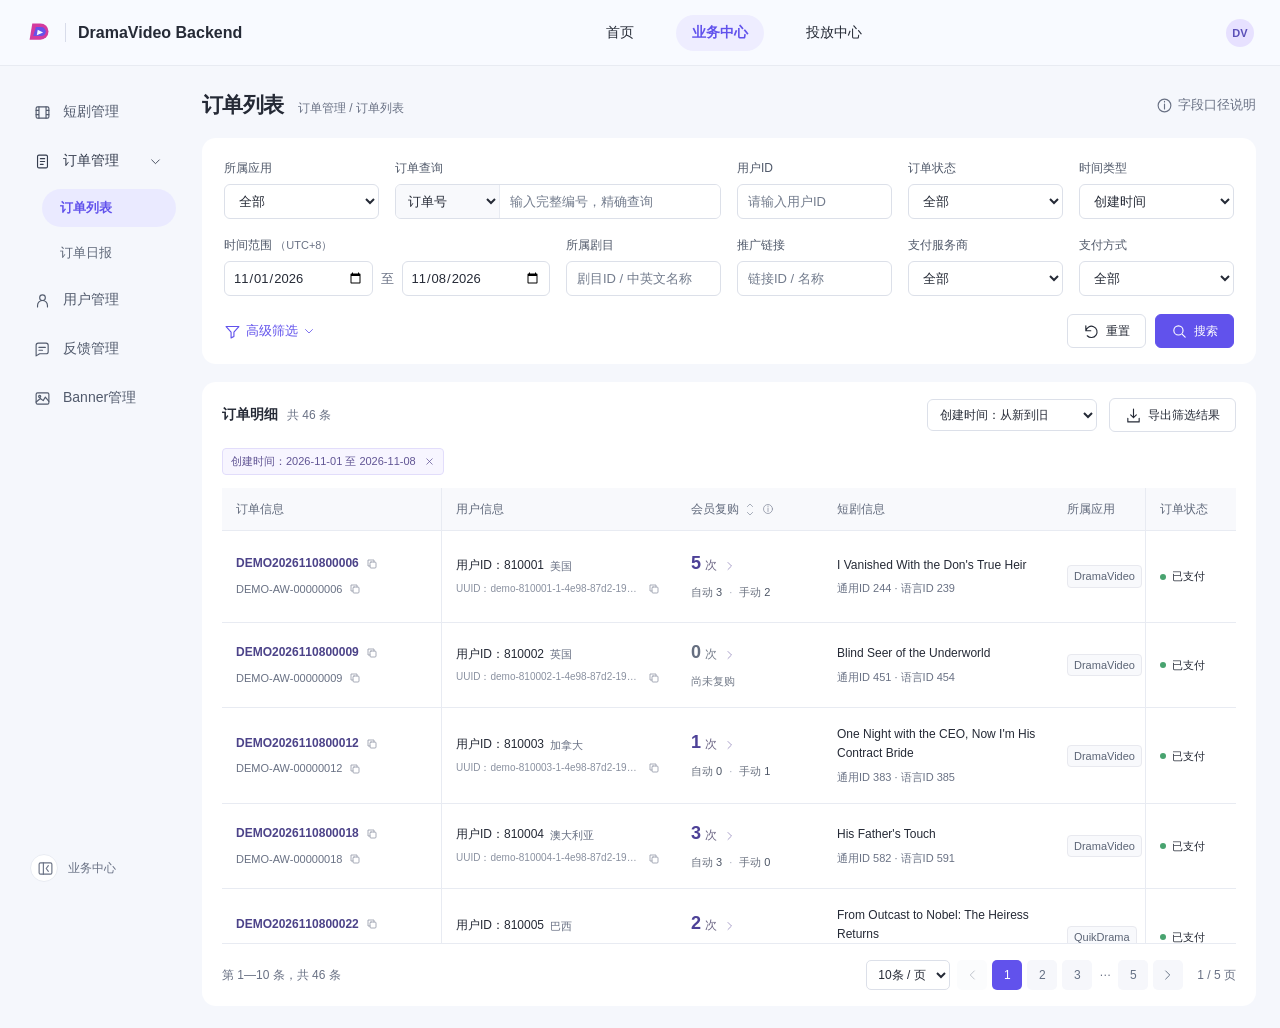
==== order-management/index.html @ 18edf7ac "Add order management prototype in a dedicated directory" ====
<!doctype html>
<html lang="zh-CN">
<head>
  <meta charset="UTF-8">
  <meta name="viewport" content="width=device-width, initial-scale=1">
  <meta name="theme-color" content="#f5f7fc">
  <meta name="description" content="DramaVideo 订单管理与会员复购明细。">
  <title>订单列表 · DramaVideo</title>
  <link rel="stylesheet" href="./styles.css">
  <link rel="stylesheet" href="./membership.css">
</head>
<body>
  <div id="prototype-app"></div>
  <dialog id="detail-drawer" class="drawer" aria-labelledby="drawer-title"></dialog>
  <div id="toast" class="toast" role="status" aria-live="polite"></div>
  <script type="module" src="./app.js"></script>
</body>
</html>
---- order-management/styles.css ----
:root{--bg:#f5f7fc;--surface:#fff;--text:#252a36;--muted:#697184;--faint:#81899a;--line:#e8ebf2;--soft:#f8f9fc;--accent:#6152ec;--accent-dark:#5142d5;--accent-light:#f0edff;--blue:#4167c7;--green:#208053;--red:#bd454b;--radius:14px;--font:-apple-system,BlinkMacSystemFont,"Segoe UI","PingFang SC","Microsoft YaHei",sans-serif}
*{box-sizing:border-box}html,body{margin:0;min-height:100%;font-family:var(--font);font-size:13px;color:var(--text);background:var(--bg)}button,input,select{font:inherit;color:inherit}button{cursor:pointer}button,select,input{accent-color:var(--accent)}button:disabled{cursor:not-allowed;opacity:.43}button:focus-visible,a:focus-visible,select:focus-visible,input:focus-visible,summary:focus-visible{outline:3px solid #c9c1ff;outline-offset:2px}input,select{caret-color:var(--accent)}::selection{background:#ded8ff;color:#302475}a{color:var(--accent);text-underline-offset:3px}svg{width:17px;height:17px;stroke-width:1.6;flex-shrink:0;vertical-align:middle}button svg{pointer-events:none}h1,h2,h3,p{margin:0}button{transition:background .15s ease,color .15s ease,border-color .15s ease}input::placeholder{color:#737c8d}select{background-color:#fff}.topbar{height:66px;display:flex;align-items:center;padding:0 26px;gap:20px;background:#f8faff;border-bottom:1px solid var(--line);position:sticky;top:0;z-index:20}.brand{display:flex;align-items:center;gap:12px;font-size:16px;font-weight:650;white-space:nowrap}.brand-mark{width:27px;height:27px;display:block}.brand-divider{height:19px;width:1px;background:#d8dcea}.topnav{display:flex;align-items:center;gap:26px;margin-left:auto;margin-right:auto}.topnav span{padding:9px 16px;font-size:14px}.topnav .active{color:var(--accent);background:#eeedff;border-radius:20px;font-weight:600}.prototype-note{font-size:12px;color:var(--muted);display:flex;align-items:center;gap:7px;white-space:nowrap}.avatar{width:28px;height:28px;border-radius:50%;display:grid;place-items:center;color:#5b50b8;background:#e7e1ff;font-size:11px;font-weight:650}.shell{display:grid;grid-template-columns:190px minmax(0,1fr);min-height:calc(100vh - 66px)}.sidebar{padding:24px 14px 18px 20px;display:flex;flex-direction:column;gap:5px;position:sticky;top:66px;height:calc(100vh - 66px)}.nav-item{display:flex;gap:12px;align-items:center;padding:13px 14px;color:#515a6c;font-size:14px;white-space:nowrap}.nav-parent{color:#343c4d}.nav-parent .chevron{margin-left:auto;width:13px}.nav-sub{margin:1px 0 1px 22px;padding:10px 18px;border-radius:20px;color:#5f6879}.nav-sub.active{color:var(--accent);background:#eaeaff;font-weight:600}.sidebar-foot{margin-top:auto;display:flex;align-items:center;gap:10px;padding-left:10px;color:var(--muted);font-size:12px}.sidebar-toggle{border:1px solid var(--line);background:#fff;width:28px;height:28px;border-radius:50%;display:grid;place-items:center}.shell.compact{grid-template-columns:66px minmax(0,1fr)}.shell.compact .sidebar{padding:24px 9px}.shell.compact .nav-label,.shell.compact .nav-sub,.shell.compact .sidebar-foot>span,.shell.compact .chevron{display:none}.shell.compact .nav-item{padding:13px}.main{padding:24px 24px 22px 12px;min-width:0}.page-heading{display:flex;align-items:center;justify-content:space-between;margin-bottom:18px;gap:12px}.heading-copy{display:flex;align-items:baseline;gap:14px}h1{font-size:21px;font-weight:650;letter-spacing:-.025em}.breadcrumb{font-size:12px;color:var(--muted)}.text-button{padding:5px 0;border:0;background:none;color:var(--muted);display:inline-flex;align-items:center;gap:5px;line-height:20px}.text-button:hover{color:var(--accent)}.text-button.primary{color:var(--accent)}.surface{background:var(--surface);border-radius:var(--radius)}.filters{padding:22px 22px 16px;margin-bottom:18px}.filter-grid{display:grid;grid-template-columns:repeat(6,minmax(0,1fr));column-gap:16px;row-gap:18px}.field{display:flex;flex-direction:column;gap:8px;min-width:0}.field>label,.field>.field-label{color:#50596a;font-size:12px;line-height:16px}.span-2{grid-column:span 2}.input,.field select,.field>input{min-width:0;width:100%;height:35px;background:#fff;border:1px solid #dce0e9;border-radius:6px;padding:0 10px}.field input:hover,.field select:hover{border-color:#b8b2eb}.field input:focus,.field select:focus{outline:2px solid #e6e1ff;border-color:var(--accent)}.compound{height:35px;display:flex;border:1px solid #dce0e9;border-radius:6px;overflow:hidden;background:#fff}.compound:focus-within{border-color:var(--accent);outline:2px solid #e6e1ff}.compound select,.compound input{border:0!important;border-radius:0!important;outline:0!important;height:33px!important}.compound select{width:104px;flex-shrink:0;background:var(--soft);border-right:1px solid var(--line)!important;padding-left:8px}.compound input{min-width:0;flex:1;padding:0 10px}.date-range{display:flex;align-items:center;gap:8px}.date-range input{width:calc(50% - 10px);min-width:0;height:35px;border:1px solid #dce0e9;border-radius:6px;padding:0 8px;background:#fff}.date-range span{color:var(--muted)}.advanced{margin-top:20px;padding-top:20px;border-top:1px dashed #e1e5ef}.advanced[hidden]{display:none}.range-pair{display:flex;gap:6px;align-items:center}.range-pair input{width:50%;min-width:0;height:35px;border:1px solid #dce0e9;border-radius:6px;padding:0 9px}.filters-bottom{display:flex;align-items:center;justify-content:space-between;margin-top:18px;gap:12px}.filter-actions{display:flex;gap:9px}.btn{height:34px;border:1px solid #dce0e9;border-radius:6px;background:#fff;padding:0 15px;display:inline-flex;align-items:center;justify-content:center;gap:6px;white-space:nowrap;font-size:12px;font-weight:500}.btn:hover{border-color:#b9b0f5;color:var(--accent);background:#fcfbff}.btn.primary{background:var(--accent);color:#fff;border-color:var(--accent)}.btn.primary:hover{background:var(--accent-dark);border-color:var(--accent-dark)}.btn.quiet{background:var(--soft);border-color:transparent}.filter-error{font-size:12px;color:var(--red);margin-top:12px;line-height:1.5}.filter-error:empty{display:none}.result-surface{padding:0 20px 0;overflow:hidden}.result-toolbar{display:flex;align-items:center;justify-content:space-between;gap:12px;min-height:66px;padding:14px 0}.result-label{font-size:14px;font-weight:600}.result-count{margin-left:9px;font-weight:400;font-size:12px;color:var(--muted)}.result-tools{display:flex;align-items:center;gap:12px}.sort-select{height:32px;border:1px solid #dce0e9;border-radius:6px;padding:0 8px;background:#fff;max-width:195px;font-size:12px}.active-filters{display:flex;gap:7px;flex-wrap:wrap;padding:0 0 13px}.active-filters:empty{display:none}.filter-chip{border:1px solid #e2ddfb;background:#f7f5ff;color:#615594;display:flex;align-items:center;gap:8px;padding:5px 8px;font-size:11px;border-radius:4px}.filter-chip:hover{border-color:var(--accent)}.filter-chip svg{width:11px;height:11px}.table-scroll{overflow:auto;max-height:calc(100vh - 445px);min-height:260px;scrollbar-width:thin;scrollbar-color:#c9cbd9 #f7f8fb;overscroll-behavior-inline:contain}.table-scroll::-webkit-scrollbar{height:8px;width:8px}.table-scroll::-webkit-scrollbar-thumb{background:#c9cbd9;border-radius:8px}.table-scroll::-webkit-scrollbar-track{background:#f7f8fb}.orders-table{border-collapse:separate;border-spacing:0;width:100%;min-width:2705px;font-variant-numeric:tabular-nums;font-size:12px}.orders-table th{text-align:left;color:#616a7c;font-weight:550;background:#f8f9fc;height:43px;position:sticky;top:0;z-index:4;border-bottom:1px solid var(--line);padding:0 14px;white-space:nowrap}.orders-table td{padding:17px 14px;vertical-align:middle;background:#fff;border-bottom:1px solid var(--line);line-height:1.65}.orders-table tbody tr:hover td{background:#faf9ff}.orders-table th:first-child,.orders-table td:first-child{position:sticky;left:0;z-index:2;width:220px;min-width:220px;border-right:1px solid var(--line)}.orders-table th:first-child{z-index:7;background:#f8f9fc}.orders-table th:nth-child(2),.orders-table td:nth-child(2){width:235px;min-width:235px}.orders-table th:nth-child(3),.orders-table td:nth-child(3){width:230px;min-width:230px}.orders-table th:last-child,.orders-table td:last-child{position:sticky;right:0;z-index:2;min-width:91px;width:91px;border-left:1px solid var(--line)}.orders-table th:last-child{z-index:7;background:#f8f9fc}.orders-table tbody tr:last-child td{border-bottom:0}.order-link{font-size:12px;font-weight:550;color:#4c4389;background:none;border:0;padding:0;display:inline;text-align:left;line-height:1.65}.order-link:hover{color:var(--accent);text-decoration:underline;text-underline-offset:3px}.copy-line{display:flex;align-items:center;gap:4px;min-width:0}.copy{background:none;border:0;padding:2px 3px;color:#9299a7;display:inline-flex;align-items:center;justify-content:center;border-radius:3px;flex-shrink:0}.copy:hover{color:var(--accent);background:var(--accent-light)}.copy svg{height:12px;width:12px}.subtle{color:var(--muted);font-size:11px}.muted{color:var(--muted)}.tiny{font-size:11px}.truncate{max-width:190px;overflow:hidden;text-overflow:ellipsis;white-space:nowrap}.user-top{display:flex;align-items:center;gap:6px;margin-bottom:5px}.country{color:var(--muted);font-size:11px}.repeat-link{display:inline-flex;align-items:baseline;gap:5px;border:0;background:none;padding:0;color:var(--accent);font-size:12px;line-height:1.65}.repeat-link strong{font-size:15px;font-weight:650;letter-spacing:-.01em}.repeat-link:hover{text-decoration:underline;text-underline-offset:3px}.repeat-split{font-size:11px;color:#666e81;display:flex;gap:5px;margin-top:1px;margin-bottom:3px}.repeat-split .sep{color:#c4c6d0;margin:0 2px}.uuid{font-size:10px;color:#8a91a0;max-width:185px;overflow:hidden;text-overflow:ellipsis;white-space:nowrap}.drama-title{max-width:210px;font-size:12px;display:-webkit-box;-webkit-line-clamp:2;-webkit-box-orient:vertical;overflow:hidden;line-height:1.55}.drama-ids{color:var(--muted);font-size:11px;margin-top:5px}.badge{display:inline-flex;align-items:center;justify-content:center;border:1px solid #e8e9ef;border-radius:4px;padding:1px 6px;font-size:11px;background:#f8f9fc;color:#5c6576;white-space:nowrap}.badge.auto{background:#f0faf5;color:#2c805b;border-color:#e1efe8}.badge.manual{background:#f4f1ff;color:#7060ad;border-color:#e9e3fa}.test-label{background:#fff7e9;color:#93641f;border-color:#f3e5cd;font-size:10px;padding:0 4px}.product-name{max-width:175px}.payment-provider{font-size:12px}.payment-method{font-size:11px;color:var(--muted);margin-top:2px}.money{font-weight:550;white-space:nowrap}.currency{font-size:10px;color:var(--muted);margin-left:3px}.date-time{white-space:nowrap;font-size:11px}.date-time .time{color:var(--muted);margin-left:5px}.link-name{max-width:200px;display:-webkit-box;-webkit-line-clamp:2;-webkit-box-orient:vertical;overflow:hidden;line-height:1.55;color:var(--muted);font-size:11px;margin-top:3px}.status{display:inline-flex;align-items:center;gap:6px;white-space:nowrap;font-size:11px}.status-dot{width:6px;height:6px;border-radius:50%;background:#5c8ee9}.status.paid .status-dot{background:#48a36f}.status.failed .status-dot{background:#d86b70}.status.closed .status-dot{background:#9a9fac}.empty-cell{height:250px;text-align:center!important;color:var(--muted);position:static!important}.empty-inner{position:sticky;left:0;width:min(100vw - 280px,900px);padding:30px 20px;line-height:1.8}.empty-title{font-size:15px;color:#444e61;margin-bottom:5px}.empty-inner .btn{margin-top:16px}.pagination{padding:16px 0;display:flex;align-items:center;justify-content:space-between;gap:14px;border-top:1px solid var(--line);font-size:12px}.pagination-caption{color:var(--muted)}.pagination-controls{display:flex;gap:7px;align-items:center}.pagination select{height:30px;border:1px solid #dce0e9;border-radius:5px;padding:0 7px;font-size:12px;background:#fff}.page-btn{min-width:30px;height:30px;border:1px solid transparent;background:#f6f7fb;color:#647084;border-radius:5px;display:grid;place-items:center;padding:0 7px;font-size:12px}.page-btn:hover:not(:disabled){background:#eeebff;color:var(--accent)}.page-btn.selected{background:var(--accent);color:#fff}.page-btn svg{width:14px;height:14px}.page-meta{margin-left:7px;color:var(--muted)}.page-note{color:#858d9e;font-size:11px;padding-top:12px;display:flex;justify-content:space-between;gap:12px}.header-help{display:inline-flex;gap:4px;align-items:center}.header-help svg{width:12px;height:12px;color:#8d94a4}.drawer{border:0;border-left:1px solid var(--line);padding:0;margin:0 0 0 auto;inset:0 0 0 auto;width:690px;max-width:100%;height:100dvh;max-height:100dvh;background:#fff;color:var(--text);box-shadow:-12px 0 40px rgba(31,31,62,.09);overflow:auto;scrollbar-width:thin;scrollbar-color:#c9cbd9 #f7f8fb}.drawer::backdrop{background:rgba(29,34,51,.28)}.drawer-head{display:flex;align-items:flex-start;justify-content:space-between;padding:25px 26px 20px;border-bottom:1px solid var(--line);gap:15px;position:sticky;top:0;background:#fff;z-index:8}.drawer h2{font-size:19px;letter-spacing:-.02em;font-weight:650}.drawer-subtitle{color:var(--muted);font-size:12px;margin-top:8px;display:flex;align-items:center;gap:9px;flex-wrap:wrap}.icon-button{display:inline-flex;align-items:center;justify-content:center;min-width:32px;height:32px;border:1px solid transparent;border-radius:6px;background:none;color:var(--muted)}.icon-button:hover{background:var(--soft);color:var(--text)}.drawer-body{padding:22px 26px 30px}.count-strip{display:grid;grid-template-columns:repeat(3,1fr);gap:12px;padding:0 0 22px;border-bottom:1px solid var(--line)}.count-item{display:flex;flex-direction:column;gap:8px}.count-item .count-label{font-size:12px;color:var(--muted)}.count-item .count{font-size:27px;line-height:1.2;font-weight:620;font-variant-numeric:tabular-nums;letter-spacing:-.025em}.count-item .count small{font-size:12px;font-weight:400;margin-left:4px;color:var(--muted)}.count-item:first-child .count{color:var(--accent)}.record-caption{font-size:12px;color:var(--muted);margin:18px 0 15px;line-height:1.7}.tabs{display:flex;gap:16px;border-bottom:1px solid var(--line);margin-bottom:0;overflow:auto;scrollbar-width:thin}.tab{font-size:12px;background:none;border:0;position:relative;white-space:nowrap;padding:11px 0 13px;color:var(--muted);border-bottom:2px solid transparent}.tab.active{color:var(--accent);border-bottom-color:var(--accent);font-weight:600}.history-record{padding:18px 0;border-bottom:1px solid var(--line)}.history-top{display:flex;align-items:center;justify-content:space-between;margin-bottom:7px;gap:10px}.history-title{display:flex;align-items:center;gap:8px}.history-title strong{font-size:12px;font-weight:550}.history-order{display:flex;align-items:center;justify-content:space-between;gap:14px;margin:4px 0}.history-footer{display:flex;align-items:center;justify-content:space-between;gap:10px;font-size:11px;color:var(--muted);margin-top:7px}.history-hint{background:#f8f9fc;padding:14px 16px;border-radius:7px;margin-top:20px;font-size:12px;color:var(--muted);line-height:1.8}.history-hint strong{color:#4f5769;font-weight:550}.empty-records{padding:40px 0;color:var(--muted);text-align:center;font-size:12px}.section-title{font-size:14px;font-weight:600;margin:23px 0 14px}.section-title:first-child{margin-top:0}.detail-grid{display:grid;grid-template-columns:1fr 1fr;gap:18px 20px}.detail-field{min-width:0}.detail-field dt{font-size:11px;color:var(--muted);margin-bottom:6px}.detail-field dd{margin:0;line-height:1.6;font-size:12px;word-break:break-word}.detail-field.wide{grid-column:span 2}.detail-grid .money{font-size:17px}.divider{height:1px;background:var(--line);margin-top:23px}.detail-repeat{padding:15px 0;display:flex;align-items:center;justify-content:space-between;border-top:1px solid var(--line);border-bottom:1px solid var(--line);gap:14px}.detail-repeat strong{font-size:15px}.detail-repeat p{font-size:12px;color:var(--muted);margin-top:5px}.back-link{border:0;background:none;padding:0;margin-bottom:13px;font-size:12px;color:var(--accent);display:flex;align-items:center;gap:4px}.help-copy{font-size:13px;line-height:1.85;color:#555f72}.help-copy h3{font-size:14px;color:var(--text);font-weight:600;margin:22px 0 8px}.help-copy h3:first-child{margin-top:0}.help-copy p{margin:8px 0}.help-copy ul{padding-left:20px;margin:7px 0}.formula{padding:13px 15px;border-radius:6px;background:var(--accent-light);color:#64529c;margin:14px 0}.toast{position:fixed;bottom:26px;left:50%;transform:translateX(-50%);padding:11px 18px;background:#303448;color:#fff;box-shadow:0 6px 24px rgba(21,24,45,.14);border-radius:7px;font-size:12px;z-index:100;pointer-events:none;opacity:0;transition:opacity .18s ease;max-width:calc(100vw - 36px);text-align:center}.toast.visible{opacity:1}body:has(.drawer[open]){overflow:hidden}.table-scroll.loading{opacity:.5;pointer-events:none}.drawer.loading .drawer-body{opacity:.5}
@media(min-width:1700px){.main{padding:25px 26px 24px 18px}.shell{grid-template-columns:210px minmax(0,1fr)}.orders-table{min-width:2830px}.table-scroll{max-height:calc(100vh - 445px)}}
@media(max-width:1150px){.topbar{padding:0 18px}.shell{grid-template-columns:160px minmax(0,1fr)}.sidebar{padding-left:9px}.main{padding:20px 16px 20px 6px}.filter-grid{grid-template-columns:repeat(4,minmax(0,1fr))}.filter-grid>.field:first-child{grid-column:span 1}.filters{padding:20px 18px 16px}.table-scroll{max-height:480px;min-height:250px}.topnav{gap:5px}.topnav span{padding:8px 12px}.prototype-note{font-size:11px}.result-tools{gap:8px}.sort-select{max-width:160px}.pagination-caption{font-size:11px}}
@media(max-width:760px){.topbar{height:58px;padding:0 15px;gap:10px}.brand{font-size:14px;gap:8px}.brand-mark{width:23px;height:23px}.brand-divider{display:none}.topnav{display:none}.prototype-note{margin-left:auto;font-size:10px;gap:4px}.prototype-note svg{display:none}.avatar{display:none}.shell,.shell.compact{display:block;min-height:calc(100vh - 58px)}.sidebar{display:none}.main{padding:18px 12px}.page-heading{margin-bottom:15px}.heading-copy{display:block}h1{font-size:20px}.breadcrumb{display:none}.page-heading>.text-button{font-size:11px}.filters{padding:16px 14px 13px}.filter-grid{grid-template-columns:repeat(2,minmax(0,1fr));gap:14px 11px}.filter-grid .span-2{grid-column:span 2}.filter-grid .lookup{grid-column:span 2;grid-row:2}.field{gap:6px}.field>input,.field select,.input,.date-range input{height:37px;font-size:12px}.compound{height:37px}.compound input,.compound select{height:35px!important}.filters-bottom{align-items:center;margin-top:15px}.filter-actions{gap:7px}.btn{height:34px;padding:0 11px;font-size:11px}.text-button{font-size:11px}.result-surface{padding:0 12px}.result-toolbar{min-height:70px;padding:12px 0;align-items:flex-start;flex-wrap:wrap;gap:9px}.result-label{font-size:13px;line-height:30px}.result-count{font-size:11px;margin-left:5px}.result-tools{margin-left:auto;gap:7px}.sort-select{max-width:144px;font-size:10px;height:30px}.result-tools .btn{height:30px;padding:0 8px;font-size:10px}.result-tools .btn svg{width:13px;height:13px}.table-scroll{max-height:520px;min-height:270px}.orders-table th:first-child,.orders-table td:first-child{width:192px;min-width:192px}.orders-table th:last-child,.orders-table td:last-child{position:static;border-left:0}.orders-table th,.orders-table td{padding-left:11px;padding-right:11px}.pagination{align-items:flex-end;gap:5px;padding:12px 0}.pagination-caption{display:none}.pagination-controls{gap:5px;width:100%;justify-content:flex-end}.pagination select{margin-right:auto;max-width:91px;font-size:10px}.page-meta{font-size:10px;margin-left:2px}.page-btn{min-width:27px;width:27px;height:28px}.page-note{font-size:10px;line-height:1.5}.page-note span:last-child{display:none}.empty-inner{width:calc(100vw - 48px)}.drawer-head{padding:21px 19px 16px}.drawer h2{font-size:18px}.drawer-body{padding:20px 19px 26px}.count-strip{gap:8px}.count-item .count-label{font-size:11px}.count-item .count{font-size:25px}.tabs{gap:15px}.tab{font-size:11px}.history-order{align-items:flex-start}.history-footer{gap:5px;align-items:flex-start}.detail-grid{gap:16px}.detail-field dd{font-size:11px}}
@media(prefers-reduced-motion:reduce){*,*::before,*::after{transition:none!important;scroll-behavior:auto!important}}
@media(max-width:760px){.filters:not(.expanded) .secondary-filter{display:none}}
---- order-management/membership.css ----
/* Local refinement: membership repurchase cells and the membership history drawer. */
.orders-table{min-width:2850px}
.orders-table th:nth-child(3),.orders-table td:nth-child(3){min-width:146px;width:146px}
.orders-table th:nth-child(4),.orders-table td:nth-child(4){min-width:230px;width:230px}
.member-cell{font-variant-numeric:tabular-nums}
.sort-header{border:0;background:none;padding:0;min-height:30px;display:inline-flex;align-items:center;gap:6px;font-size:12px;font-weight:550;color:inherit;white-space:nowrap;border-radius:3px}
.sort-header:hover{color:var(--accent)}
.sort-carets{display:inline-flex;flex-direction:column;justify-content:center;gap:1px;color:#9ba2b0}
.sort-carets>span{display:flex;height:7px;align-items:center}
.sort-carets svg{width:10px;height:9px;stroke-width:2}
.sort-up svg{transform:rotate(180deg)}
.sort-header[data-direction="asc"] .sort-up,.sort-header[data-direction="desc"] .sort-down{color:var(--accent)}
.member-total{display:inline-flex;align-items:baseline;gap:4px;min-height:30px;min-width:56px;padding:0;border:0;background:transparent;color:#4d4197;line-height:1.4;border-radius:3px}
.member-total strong{font-size:18px;font-weight:620;letter-spacing:-.025em}
.member-total>span{font-size:12px;color:#6a6483}
.member-total svg{width:12px;height:12px;margin-left:3px;align-self:center;color:#9388bc;transition:transform .15s ease}
.member-total:hover{color:var(--accent)}
.member-total:hover svg{transform:translateX(2px)}
.member-total.is-zero{color:#666f80}
.member-total.is-zero>span{color:#737b89}
.member-cell-split{display:flex;align-items:center;gap:7px;color:#6c7381;font-size:11px;line-height:1.6;white-space:nowrap;margin-top:3px}
.member-cell-split b{font-weight:500;color:#4c5565}
.member-dot{color:#abb0be}
.member-cell-caption{color:#737b89;font-size:11px;line-height:1.6;margin-top:3px;white-space:nowrap}
.member-no-count{display:inline-block;font-size:17px;color:#7d8594;line-height:30px}
.member-summary{display:flex;align-items:center;justify-content:space-between;gap:16px;padding:4px 0 23px}
.member-summary-total{display:flex;align-items:baseline;gap:7px;white-space:nowrap}
.member-summary-total>span{font-size:13px;color:#626b7b}
.member-summary-total strong{font-size:28px;line-height:1.2;color:#4d4197;font-weight:620;letter-spacing:-.03em}
.member-summary-breakdown{display:flex;gap:14px;align-items:center;font-size:12px;color:#657083;white-space:nowrap}
.member-summary-breakdown b{font-weight:600;color:#3c4556;margin:0 2px}
.member-summary-separator{height:12px;width:1px;background:#e2e5ec}
.member-tabs{gap:25px;margin-bottom:0}
.member-tabs .tab{font-size:13px;padding:10px 0 13px}
.member-record-table{width:100%;border-collapse:collapse;font-variant-numeric:tabular-nums}
.member-record-table th{height:39px;background:#fafbfe;color:#737b8b;font-size:11px;font-weight:500;text-align:left;padding:0 10px;border-bottom:1px solid var(--line)}
.member-record-table td{padding:15px 10px;border-bottom:1px solid var(--line);vertical-align:middle;line-height:1.6}
.member-record-table th:first-child,.member-record-table .record-type{width:132px}
.member-record-table th:last-child,.member-record-table .record-money{text-align:right;width:100px}
.record-secondary{display:block;font-size:11px;color:#727a89;line-height:1.65;margin-top:4px}
.record-type .badge{font-size:10px;padding:1px 5px}
.record-order .order-link{font-size:12px;font-weight:500}
.record-money .money{font-size:14px;font-weight:550}
.record-money .record-secondary{font-size:10px;margin-top:3px}
.first-member-order{margin-top:22px;border:1px solid #e8ebf2;border-radius:7px;overflow:hidden}
.first-member-order>summary{list-style:none;display:flex;align-items:center;justify-content:space-between;gap:12px;padding:13px 14px;cursor:pointer;background:#fafbfe}
.first-member-order>summary::-webkit-details-marker{display:none}
.first-label{display:flex;align-items:center;gap:9px;font-size:12px;font-weight:500;color:#505a6b}
.first-not-counted{font-size:10px;color:#7b8392;font-weight:400}
.first-date{font-size:11px;color:#747d8e;display:flex;align-items:center;gap:8px;font-variant-numeric:tabular-nums}
.first-date svg{width:12px;height:12px}
.first-member-order[open] .first-date svg{transform:rotate(180deg)}
.first-member-body{padding:14px;display:flex;align-items:center;justify-content:space-between;gap:12px;border-top:1px solid var(--line)}
.first-member-body>.money{white-space:nowrap;font-size:12px}
.first-member-body .order-link{font-size:11px}
.member-footnote{display:flex;align-items:flex-start;justify-content:space-between;gap:15px;font-size:11px;color:#7c8493;padding-top:16px;line-height:1.7}
.member-scope{max-width:330px;text-align:right}
.member-scope summary{display:inline-flex;align-items:center;gap:4px;list-style:none;cursor:pointer;color:#6d7187;white-space:nowrap}
.member-scope summary::-webkit-details-marker{display:none}
.member-scope summary svg{width:12px;height:12px}
.member-scope p{padding-top:8px;line-height:1.75;text-align:left;max-width:290px;font-size:11px;color:#727b8b}
.member-empty{padding:40px 16px 34px;text-align:center;border-bottom:1px solid var(--line)}
.member-empty>div{font-size:14px;color:#505a6d}
.member-empty>p{font-size:12px;line-height:1.7;color:#7a8393;margin-top:8px}
@media(min-width:1700px){.orders-table{min-width:2975px}}
@media(max-width:600px){.member-summary{display:block;padding-bottom:19px}.member-summary-total strong{font-size:27px}.member-summary-breakdown{margin-top:11px;gap:12px;font-size:12px}.member-tabs{gap:25px}.member-tabs .tab{font-size:12px}.member-record-table thead{display:none}.member-record-table,.member-record-table tbody{display:block}.member-record-table .member-record{display:grid;grid-template-columns:1fr auto;grid-template-areas:"type amount" "order order";gap:5px 12px;padding:15px 0;border-bottom:1px solid var(--line)}.member-record-table td{padding:0;border:0}.member-record-table .record-type{grid-area:type;width:auto;display:flex;align-items:center;gap:8px}.record-type .record-secondary{display:inline;margin:0;font-size:11px}.member-record-table .record-money{grid-area:amount;width:auto;display:flex;align-items:center;gap:4px}.record-money .record-secondary{display:inline;margin:0;font-size:10px}.member-record-table .record-order{grid-area:order}.record-order .order-link{font-size:12px}.record-order .record-secondary{margin-top:4px}.first-label{gap:6px}.first-not-counted{font-size:10px}.first-date{font-size:10px;gap:5px}.first-member-order>summary{padding:12px}.first-member-body{padding:12px;align-items:flex-start;flex-wrap:wrap}.member-footnote{font-size:10px;gap:10px}.member-scope{max-width:155px}.member-scope p{font-size:11px}.member-summary-total>span{font-size:13px}}
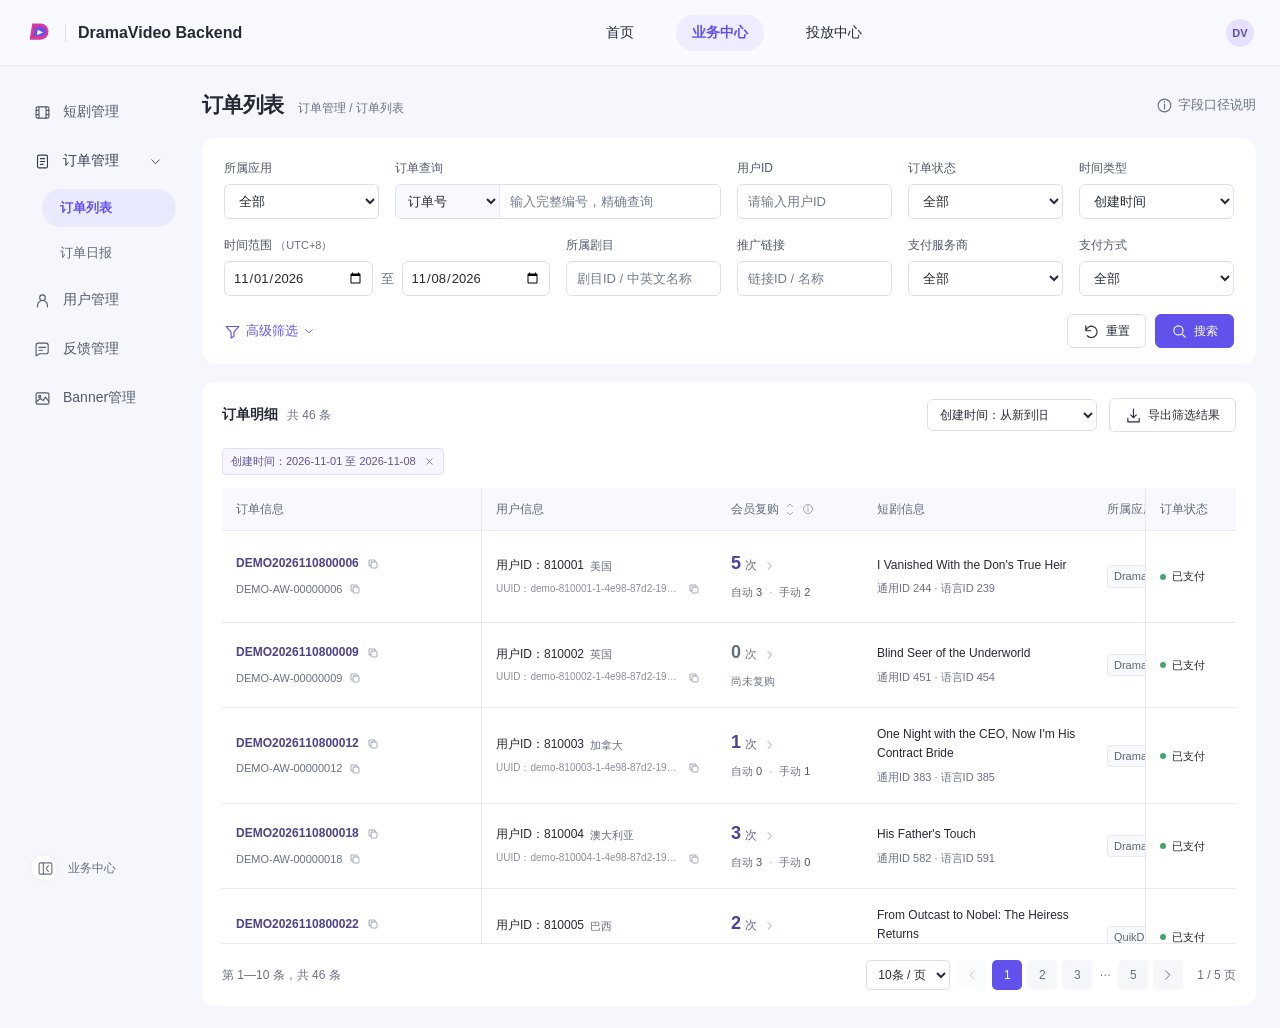
==== commit 07402173: "Version order prototype assets to refresh the first-payment UI" ====
--- a/order-management/index.html
+++ b/order-management/index.html
@@ -6,13 +6,13 @@
   <meta name="theme-color" content="#f5f7fc">
   <meta name="description" content="DramaVideo 订单管理与会员复购明细。">
   <title>订单列表 · DramaVideo</title>
-  <link rel="stylesheet" href="./styles.css">
+  <link rel="stylesheet" href="./styles.css?v=first-payment-20261109">
   <link rel="stylesheet" href="./membership.css">
 </head>
 <body>
   <div id="prototype-app"></div>
   <dialog id="detail-drawer" class="drawer" aria-labelledby="drawer-title"></dialog>
   <div id="toast" class="toast" role="status" aria-live="polite"></div>
-  <script type="module" src="./app.js"></script>
+  <script type="module" src="./app.js?v=first-payment-20261109"></script>
 </body>
 </html>
--- a/order-management/styles.css
+++ b/order-management/styles.css
@@ -5,3 +5,8 @@
 @media(max-width:760px){.topbar{height:58px;padding:0 15px;gap:10px}.brand{font-size:14px;gap:8px}.brand-mark{width:23px;height:23px}.brand-divider{display:none}.topnav{display:none}.prototype-note{margin-left:auto;font-size:10px;gap:4px}.prototype-note svg{display:none}.avatar{display:none}.shell,.shell.compact{display:block;min-height:calc(100vh - 58px)}.sidebar{display:none}.main{padding:18px 12px}.page-heading{margin-bottom:15px}.heading-copy{display:block}h1{font-size:20px}.breadcrumb{display:none}.page-heading>.text-button{font-size:11px}.filters{padding:16px 14px 13px}.filter-grid{grid-template-columns:repeat(2,minmax(0,1fr));gap:14px 11px}.filter-grid .span-2{grid-column:span 2}.filter-grid .lookup{grid-column:span 2;grid-row:2}.field{gap:6px}.field>input,.field select,.input,.date-range input{height:37px;font-size:12px}.compound{height:37px}.compound input,.compound select{height:35px!important}.filters-bottom{align-items:center;margin-top:15px}.filter-actions{gap:7px}.btn{height:34px;padding:0 11px;font-size:11px}.text-button{font-size:11px}.result-surface{padding:0 12px}.result-toolbar{min-height:70px;padding:12px 0;align-items:flex-start;flex-wrap:wrap;gap:9px}.result-label{font-size:13px;line-height:30px}.result-count{font-size:11px;margin-left:5px}.result-tools{margin-left:auto;gap:7px}.sort-select{max-width:144px;font-size:10px;height:30px}.result-tools .btn{height:30px;padding:0 8px;font-size:10px}.result-tools .btn svg{width:13px;height:13px}.table-scroll{max-height:520px;min-height:270px}.orders-table th:first-child,.orders-table td:first-child{width:192px;min-width:192px}.orders-table th:last-child,.orders-table td:last-child{position:static;border-left:0}.orders-table th,.orders-table td{padding-left:11px;padding-right:11px}.pagination{align-items:flex-end;gap:5px;padding:12px 0}.pagination-caption{display:none}.pagination-controls{gap:5px;width:100%;justify-content:flex-end}.pagination select{margin-right:auto;max-width:91px;font-size:10px}.page-meta{font-size:10px;margin-left:2px}.page-btn{min-width:27px;width:27px;height:28px}.page-note{font-size:10px;line-height:1.5}.page-note span:last-child{display:none}.empty-inner{width:calc(100vw - 48px)}.drawer-head{padding:21px 19px 16px}.drawer h2{font-size:18px}.drawer-body{padding:20px 19px 26px}.count-strip{gap:8px}.count-item .count-label{font-size:11px}.count-item .count{font-size:25px}.tabs{gap:15px}.tab{font-size:11px}.history-order{align-items:flex-start}.history-footer{gap:5px;align-items:flex-start}.detail-grid{gap:16px}.detail-field dd{font-size:11px}}
 @media(prefers-reduced-motion:reduce){*,*::before,*::after{transition:none!important;scroll-behavior:auto!important}}
 @media(max-width:760px){.filters:not(.expanded) .secondary-filter{display:none}}
+
+/* First-payment indicator shares the order column. */
+.order-number-line{flex-wrap:wrap;column-gap:5px;row-gap:3px}.first-charge-badge{display:inline-flex;align-items:center;flex-shrink:0;white-space:nowrap;padding:0 5px;border:1px solid #dcd5f7;border-radius:4px;background:#f4f1ff;color:#51428a;font-size:10px;line-height:18px;font-weight:550}
+
+.orders-table{min-width:2745px}.orders-table th:first-child,.orders-table td:first-child{width:260px;min-width:260px}
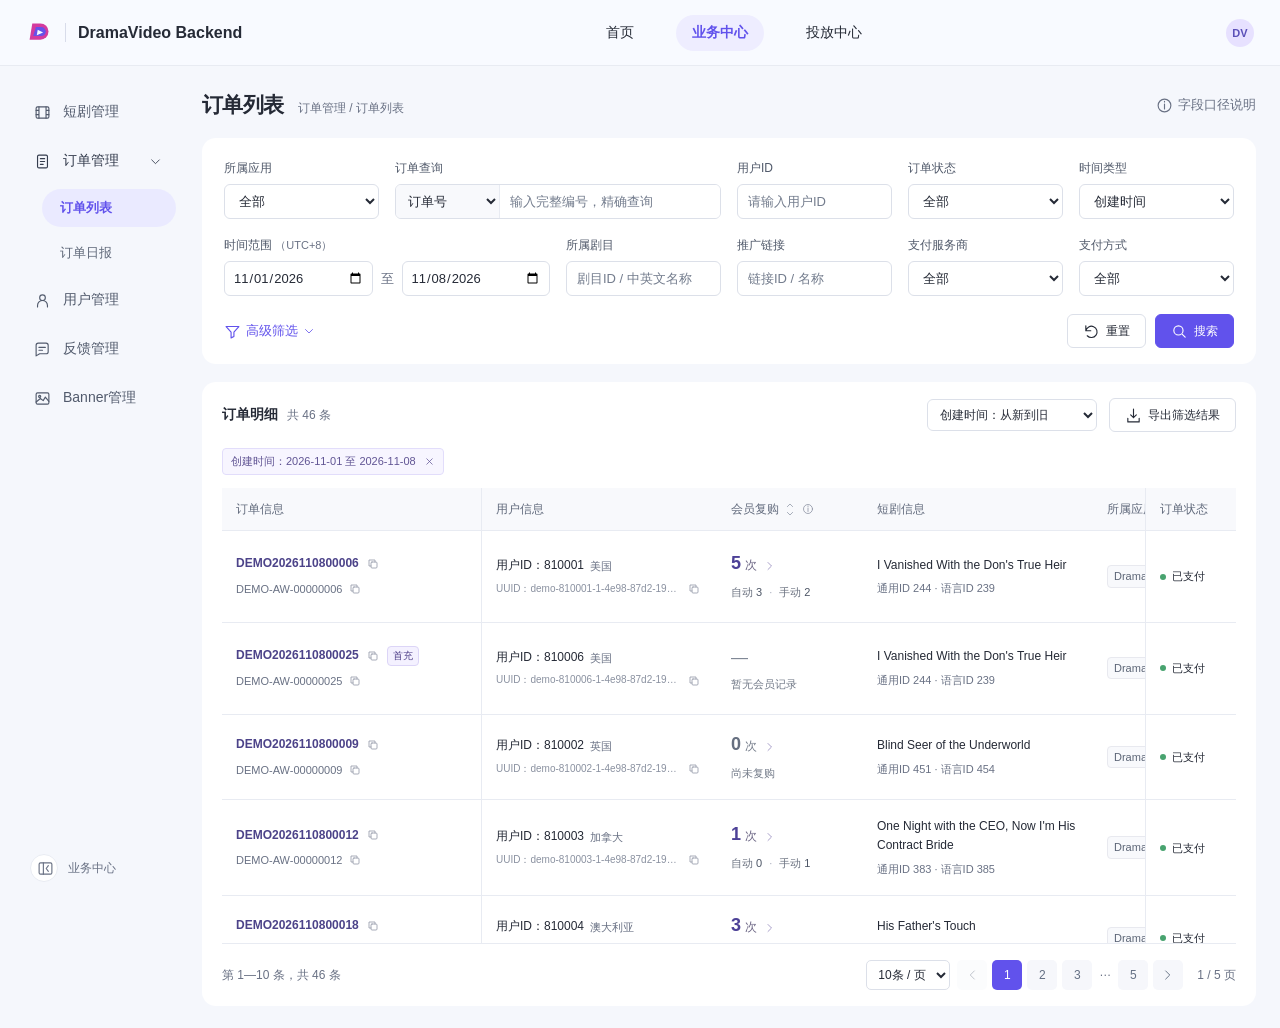
==== commit 020d38d3: "Show first-payment badges on the default page and remove auto-renew product field" ====
--- a/order-management/index.html
+++ b/order-management/index.html
@@ -6,13 +6,13 @@
   <meta name="theme-color" content="#f5f7fc">
   <meta name="description" content="DramaVideo 订单管理与会员复购明细。">
   <title>订单列表 · DramaVideo</title>
-  <link rel="stylesheet" href="./styles.css?v=first-payment-20261109">
+  <link rel="stylesheet" href="./styles.css?v=first-payment-visible-20261109">
   <link rel="stylesheet" href="./membership.css">
 </head>
 <body>
   <div id="prototype-app"></div>
   <dialog id="detail-drawer" class="drawer" aria-labelledby="drawer-title"></dialog>
   <div id="toast" class="toast" role="status" aria-live="polite"></div>
-  <script type="module" src="./app.js?v=first-payment-20261109"></script>
+  <script type="module" src="./app.js?v=first-payment-visible-20261109"></script>
 </body>
 </html>
--- a/order-management/styles.css
+++ b/order-management/styles.css
@@ -9,4 +9,4 @@
 /* First-payment indicator shares the order column. */
 .order-number-line{flex-wrap:wrap;column-gap:5px;row-gap:3px}.first-charge-badge{display:inline-flex;align-items:center;flex-shrink:0;white-space:nowrap;padding:0 5px;border:1px solid #dcd5f7;border-radius:4px;background:#f4f1ff;color:#51428a;font-size:10px;line-height:18px;font-weight:550}
 
-.orders-table{min-width:2745px}.orders-table th:first-child,.orders-table td:first-child{width:260px;min-width:260px}
+.orders-table{min-width:2620px}.orders-table th:first-child,.orders-table td:first-child{width:260px;min-width:260px}
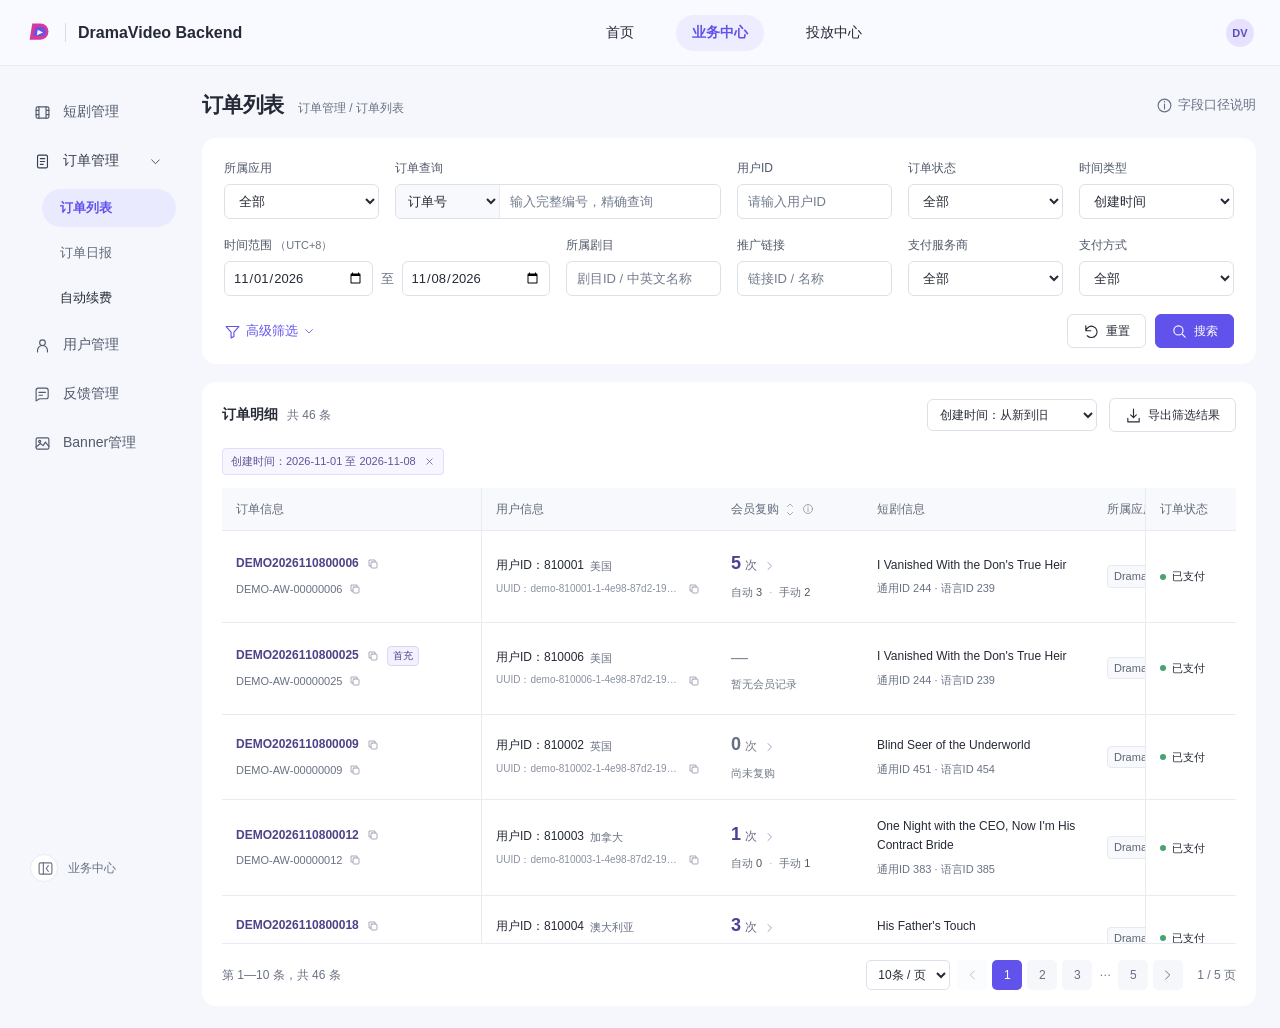
==== commit 2e14b9d3: "Add standalone automatic renewal plans and payment records prototype" ====
--- a/order-management/index.html
+++ b/order-management/index.html
@@ -7,12 +7,12 @@
   <meta name="description" content="DramaVideo 订单管理与会员复购明细。">
   <title>订单列表 · DramaVideo</title>
   <link rel="stylesheet" href="./styles.css?v=first-payment-visible-20261109">
-  <link rel="stylesheet" href="./membership.css">
+  <link rel="stylesheet" href="./membership.css?v=auto-renewal-20261112">
 </head>
 <body>
   <div id="prototype-app"></div>
   <dialog id="detail-drawer" class="drawer" aria-labelledby="drawer-title"></dialog>
   <div id="toast" class="toast" role="status" aria-live="polite"></div>
-  <script type="module" src="./app.js?v=first-payment-visible-20261109"></script>
+  <script type="module" src="./app.js?v=auto-renewal-20261112"></script>
 </body>
 </html>
--- a/order-management/membership.css
+++ b/order-management/membership.css
@@ -64,3 +64,8 @@
 .member-empty>p{font-size:12px;line-height:1.7;color:#7a8393;margin-top:8px}
 @media(min-width:1700px){.orders-table{min-width:2975px}}
 @media(max-width:600px){.member-summary{display:block;padding-bottom:19px}.member-summary-total strong{font-size:27px}.member-summary-breakdown{margin-top:11px;gap:12px;font-size:12px}.member-tabs{gap:25px}.member-tabs .tab{font-size:12px}.member-record-table thead{display:none}.member-record-table,.member-record-table tbody{display:block}.member-record-table .member-record{display:grid;grid-template-columns:1fr auto;grid-template-areas:"type amount" "order order";gap:5px 12px;padding:15px 0;border-bottom:1px solid var(--line)}.member-record-table td{padding:0;border:0}.member-record-table .record-type{grid-area:type;width:auto;display:flex;align-items:center;gap:8px}.record-type .record-secondary{display:inline;margin:0;font-size:11px}.member-record-table .record-money{grid-area:amount;width:auto;display:flex;align-items:center;gap:4px}.record-money .record-secondary{display:inline;margin:0;font-size:10px}.member-record-table .record-order{grid-area:order}.record-order .order-link{font-size:12px}.record-order .record-secondary{margin-top:4px}.first-label{gap:6px}.first-not-counted{font-size:10px}.first-date{font-size:10px;gap:5px}.first-member-order>summary{padding:12px}.first-member-body{padding:12px;align-items:flex-start;flex-wrap:wrap}.member-footnote{font-size:10px;gap:10px}.member-scope{max-width:155px}.member-scope p{font-size:11px}.member-summary-total>span{font-size:13px}}
+
+/* Keep membership guidance beside its field, above the scrolling table. */
+.membership-help{position:fixed;inset:auto;margin:0;box-sizing:border-box;max-width:calc(100vw - 24px);padding:13px 16px;border:1px solid var(--line);border-radius:6px;background:var(--surface);color:var(--text);box-shadow:0 6px 20px rgba(31,31,62,.12);font-size:13px;line-height:1.7;overflow-wrap:break-word;}
+
+.order-renewal-link{display:block;text-decoration:none;color:inherit}.order-renewal-link:hover{color:var(--accent);background:var(--accent-light)}
